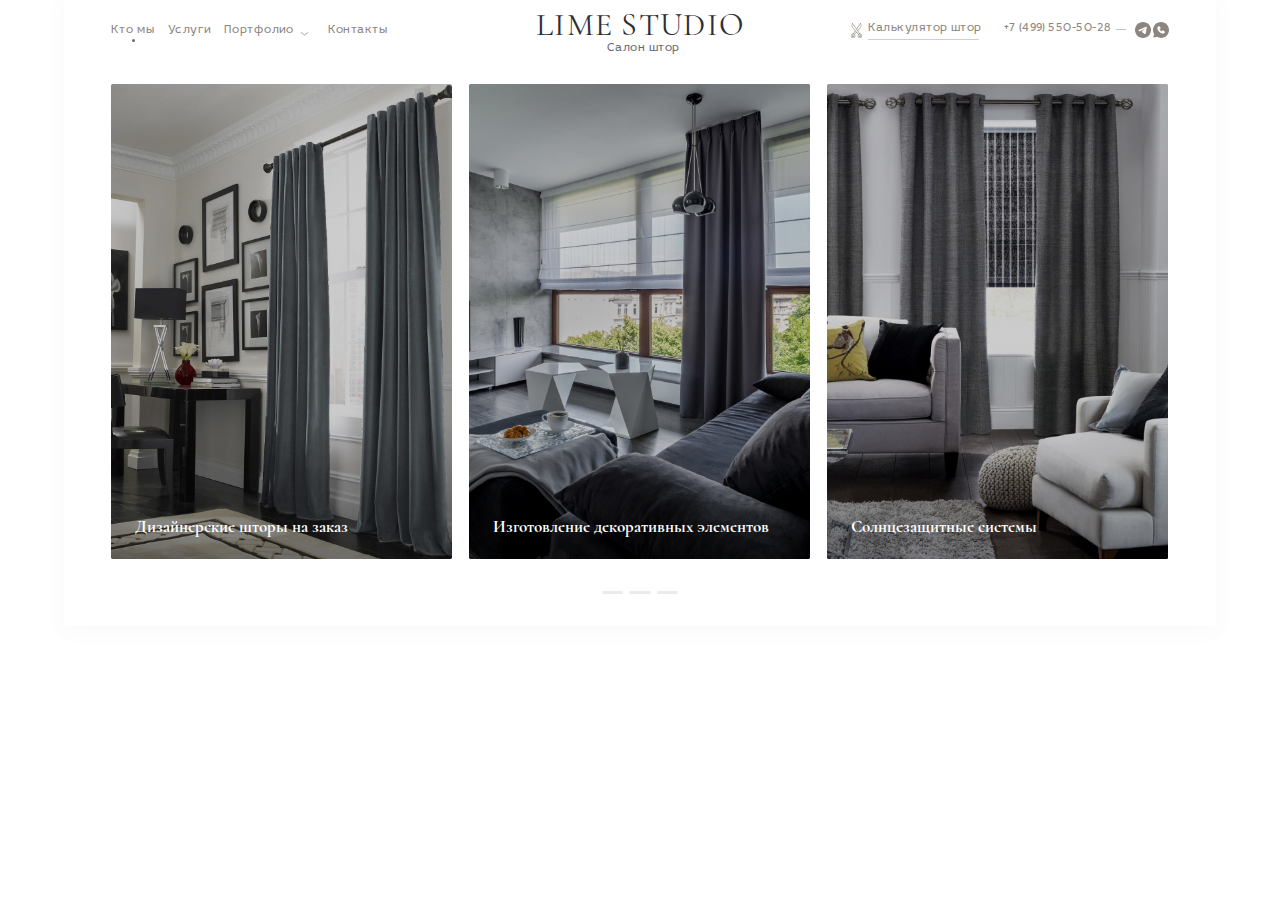
==== about.html @ c940be5b "first-commit-header" ====
<!DOCTYPE html>
<html lang="ru">

<head>
    <meta charset="UTF-8">
    <meta name="viewport" content="width=device-width, initial-scale=1.0">
    <title>LIME STUDIO</title>
    <link rel="icon" href="./favicon.svg" type="image/svg+xml"><!-- 32×32 -->
    <!-- Link Swiper's CSS -->
    <link rel="stylesheet" href="./swiper/swiper-bundle.min.css">
    <link rel="stylesheet" href="./css/main.css">
</head>

<body>
    <!-- <div class="mask">
        <div class="loader"></div>
    </div> -->

    <header class="header">
        <div class="container">
            <div class="header__top">
                <nav class="nav">
                    <ul class="nav__menu">
                        <li class="nav__item"><a class="nav__link nav__link_active" href="about.html">Кто мы</a></li>
                        <li class="nav__item"><a class="nav__link " href="./service.html">Услуги</a></li>
                        <li class="nav__item"><a class="nav__link " href="./portfolio.html">Портфолио</a>
                            <div class="nav__image_up"></div>
                            <ul class="nav__menu_up">
                                <li class="nav__item"><a class="nav__link nav__link_up" href="#!"> Шторы
                                    
                                    </a></li>
                                <li class="nav__item"><a class="nav__link nav__link_up" href="#!"> Карнизы </a></li>
                                <li class="nav__item"><a class="nav__link nav__link_up" href="#!"> Солнцезащитные<br> системы </a></li>
                            </ul>
                        </li>
                        <li class="nav__item"><a class="nav__link" href="./contacts.html">Контакты</a></li>
                    </ul>
                </nav>
                <div class="header__title">
                    <a class="link__text-logo" href="./index.html">LIME STUDIO<span class="text-logo">Салон
                            штор</span></a>
                </div>
                <div class="header__left-wrapper">
                    <div class="header__left-box">
                        <a class="link__calc" href="#!"><img src="./img/calc.svg" alt="calc"> Калькулятор штор</a>
                        <a class="link__calc-tel" href="tel:+74995505028">+7 (499) 550-50-28</a>
                    </div>
                    <a href="#!" class="link__social link__telegram"><img src="./img/teleg.svg" alt="telegram"></a>
                    <a href="#!" class="link__social link__whatsapp"><img src="./img/whatsApp.svg" alt="whatsApp"></a>
                </div>
            </div>
            <div class="header__info">
                <div class="header__info-item1" id="box1">
                    <div class="header__info-up">
                        <h4 class="header__info-title">Дизайнерские шторы на заказ</h4>
                        <p class="header__info-text">Изготовление римских, французских и австрийских штор, шторы на
                            люверсах, ламбрекены, бамбуковые шторы.</p>
                    </div>
                </div>
                <div class="header__info-item2" id="box2">
                    <div class="header__info-up">
                    <h4 class="header__info-title">Изготовление декоративных элементов</h4>
                    <p class="header__info-text">Изготовление римских, французских и австрийских штор, шторы на
                        люверсах, ламбрекены, бамбуковые шторы.</p>
                    </div>
                </div>
                <div class="header__info-item3" id="box3">
                    <div class="header__info-up">
                    <h4 class="header__info-title">Солнцезащитные системы</h4>
                    <p class="header__info-text">Изготовление римских, французских и австрийских штор, шторы на
                        люверсах, ламбрекены, бамбуковые шторы.</p>
                    </div>
                </div>
                <div class="header__info-wrapper">
                    <div class="header__info-pointer">
                        <div class="header__info-line" id="box4"></div>
                        <div class="header__info-line" id="box5"></div>
                        <div class="header__info-line" id="box6"></div>
                    </div>
                </div>
            </div>
        </div>
    </header>
    <div class="box"></div>

    <main class="main"></main>
    <footer class="footer"></footer>


    <script src="./swiper/swiper-bundle.min.js"></script>
    <script src="./js/app.js"></script>
</body>

</html>
---- css/main.css ----
/* Reset and base styles  */
@import url(./../fonts/Idealist_Sans/stylesheet.css);
@import url(./../fonts/Cormorant/stylesheet.css);
@import url(./../fonts/Raleway/stylesheet.css);
* {
  padding: 0px;
  margin: 0px;
  border: none;
}

*,
*::before,
*::after {
  box-sizing: border-box;
}

/* Links */
a, a:link, a:visited {
  text-decoration: none;
}

a:hover {
  text-decoration: none;
}

/* Common */
aside, nav, footer, header, section, main {
  display: block;
}

h1, h2, h3, h4, h5, h6, p {
  font-size: inherit;
  font-weight: inherit;
}

ul, ul li {
  list-style: none;
}

img {
  vertical-align: top;
}

img, svg {
  max-width: 100%;
  height: auto;
}

address {
  font-style: normal;
}

/* Form */
input, textarea, button, select {
  font-family: inherit;
  font-size: inherit;
  color: inherit;
  background-color: transparent;
}

input::-ms-clear {
  display: none;
}

button, input[type=submit] {
  display: inline-block;
  box-shadow: none;
  background-color: transparent;
  background: none;
  cursor: pointer;
}

input:focus, input:active,
button:focus, button:active {
  outline: none;
}

button::-moz-focus-inner {
  padding: 0;
  border: 0;
}

label {
  cursor: pointer;
}

legend {
  display: block;
}

html {
  font-size: 0.8333333333vw;
} /* 100vw / 1728 */
html, body {
  font-family: "Idealist Sans", sans-serif;
}

.mask {
  width: 100%;
  height: 100%;
  background-color: white;
  position: fixed;
  top: 0;
  z-index: 100;
  transition: 0.6s;
  display: flex;
  justify-content: center;
  align-items: center;
}

.loader {
  width: 50px;
  --b: 8px;
  aspect-ratio: 1;
  border-radius: 50%;
  padding: 1px;
  background: conic-gradient(rgba(0, 0, 0, 0) 10%, #f03355) content-box;
  -webkit-mask: repeating-conic-gradient(rgba(0, 0, 0, 0) 0deg, #000 1deg 20deg, rgba(0, 0, 0, 0) 21deg 36deg), radial-gradient(farthest-side, rgba(0, 0, 0, 0) calc(100% - var(--b) - 1px), #000 calc(100% - var(--b)));
  -webkit-mask-composite: destination-in;
  mask-composite: intersect;
  animation: l4 1s infinite steps(10);
}

@keyframes l4 {
  to {
    transform: rotate(1turn);
  }
}
.hide {
  opacity: 0;
}

.container {
  padding-left: 4.4rem;
  padding-right: 4.4rem;
}

.header {
  width: 108.01rem;
  margin: 0 auto;
  box-shadow: 0 4px 20px 0 rgba(102, 105, 114, 0.05);
}

.header__top {
  display: flex;
  justify-content: space-between;
  padding: 0.83rem 0;
  height: 6.25rem;
}

.nav__menu {
  display: flex;
  justify-content: space-between;
  height: 4rem;
  width: 26rem;
  align-items: center;
}
.nav__item {
  position: relative;
  display: flex;
  z-index: 5;
}
.nav__link {
  position: relative;
  font-family: "Idealist Sans", sans-serif;
  font-weight: 400;
  font-size: 1.06rem;
  padding: 0.6rem 0;
  letter-spacing: 0.04em;
  color: #8c8580;
  cursor: pointer;
}
.nav__link:hover {
  color: #666972;
}
.nav__link_active::before {
  position: absolute;
  content: "";
  background-image: url(./../img/Ellipse.svg);
  background-position: center;
  background-repeat: no-repeat;
  background-size: 0.3rem;
  width: 0.5rem;
  height: 0.5rem;
  margin: 0 auto;
  bottom: -0.1rem;
  left: 0rem;
  right: 0rem;
}
.nav__menu_up {
  position: absolute;
  display: none;
  flex-direction: column;
  min-width: 8rem;
  padding: 0.4rem 1rem 0.7rem;
  border-radius: 0.25rem;
  top: 2.3rem;
  left: -0.85rem;
  background: #ffffff;
  box-shadow: 0 4px 20px 0 rgba(102, 105, 114, 0.1);
  z-index: 1;
  opacity: 0;
  animation-name: menu-up;
  animation-duration: 0.5s;
  animation-timing-function: erase-in;
}
.nav__image_up {
  width: 2rem;
  background-image: url(./../img/up_bottom.svg);
  background-repeat: no-repeat;
  background-position: top 1.3rem center;
  background-size: 0.8rem;
}
.nav__image_up:hover {
  cursor: pointer;
}
.nav__image_out {
  background-image: url(./../img/up_top.svg);
  background-position: top 1.25rem center;
}

.menu_show {
  opacity: 1;
  display: flex;
}

@keyframes menu-up {
  0% {
    opacity: 0;
  }
  100% {
    opacity: 1;
  }
}
.header__title {
  width: 19.5rem;
  height: 4.69rem;
  margin-left: 4rem;
}

.link__text-logo {
  white-space: nowrap;
  font-family: "Cormorant", sans-serif;
  font-weight: 400;
  font-size: 3rem;
  letter-spacing: 0.04em;
  color: #2e2e34;
  line-height: 1;
}

.text-logo {
  display: block;
  padding-top: 0.2rem;
  padding-left: 0.6rem;
  font-family: "Idealist Sans", sans-serif;
  font-weight: 400;
  font-size: 1.06rem;
  letter-spacing: 0.04em;
  color: #666972;
  text-align: center;
}

.header__left-wrapper {
  display: flex;
  align-items: center;
  justify-content: space-between;
  width: 30rem;
  height: 4rem;
}

.header__left-box {
  display: flex;
  justify-content: space-between;
  width: 26.6rem;
}

.link__calc {
  position: relative;
  display: block;
  font-family: "Idealist Sans", sans-serif;
  font-weight: 400;
  padding: 0.6rem 0;
  font-size: 1.06rem;
  letter-spacing: 0.04em;
  text-align: right;
  color: #8c8580;
}
.link__calc:hover {
  color: #666972;
}
.link__calc::after {
  position: absolute;
  content: "";
  background: rgba(140, 133, 128, 0.4);
  width: 10.38rem;
  height: 1px;
  bottom: 0.38rem;
  left: 1.8rem;
}

.link__calc img {
  width: 1.41rem;
  height: 1.41rem;
}

.link__calc-tel {
  position: relative;
  display: block;
  font-family: "Idealist Sans", sans-serif;
  font-weight: 400;
  padding: 0.6rem 0;
  font-size: 1.06rem;
  letter-spacing: 0.04em;
  padding-right: 2.1rem;
  text-align: right;
  color: #8c8580;
}
.link__calc-tel:hover {
  color: #666972;
}
.link__calc-tel::after {
  position: absolute;
  content: "";
  background: #c4c4c4;
  width: 1rem;
  height: 1px;
  bottom: 1.3rem;
  right: 0.6rem;
}

.link__social {
  padding: 0.6rem 0;
}

.link__social img {
  width: 1.5rem;
  height: 1.5rem;
}

.header__info {
  display: grid;
  grid-template-columns: repeat(3, 1fr);
  column-gap: 1.5rem;
  margin-top: 1.6rem;
}

.header__info-item1,
.header__info-item2,
.header__info-item3 {
  display: flex;
  flex-direction: column;
  justify-content: flex-end;
  width: 32rem;
  height: 44.56rem;
  overflow: hidden;
  border-radius: 0.12rem;
  background-color: rgba(0, 0, 0, 0.3);
  background-image: linear-gradient(360deg, rgba(0, 0, 0, 0.3) 36.5%, rgba(0, 0, 0, 0.3) 100%);
}
.header__info-item1:hover .header__info-up,
.header__info-item2:hover .header__info-up,
.header__info-item3:hover .header__info-up {
  height: 10.61rem;
  background-color: rgba(0, 0, 0, 0.3);
}
.header__info-item1:hover .header__info-text,
.header__info-item2:hover .header__info-text,
.header__info-item3:hover .header__info-text {
  opacity: 1;
}

.header__info-item1 {
  background-image: url(./../img/image1.jpg);
  background-repeat: no-repeat;
  background-position: center;
  background-size: 32rem 44.56rem;
}

.header__info-item2 {
  background: url(./../img/image2.jpg);
  background-repeat: no-repeat;
  background-position: center;
  background-size: cover;
}

.header__info-item3 {
  background: url(./../img/image3.jpg);
  background-repeat: no-repeat;
  background-position: center;
  background-size: 32rem 44.56rem;
}

.header__info-up {
  padding-top: 0.8rem;
  padding-left: 2.25rem;
  height: 4.81rem;
  transition: height 0.5s ease-in-out, background-color 0.8s ease-in-out;
}

.header__info-title {
  margin-bottom: 2rem;
  font-family: "Cormorant", sans-serif;
  font-weight: 700;
  font-size: 1.62rem;
  color: #fff;
}

.header__info-text {
  width: 26.5rem;
  font-family: "Idealist Sans", sans-serif;
  font-weight: 400;
  font-size: 1rem;
  line-height: 150%;
  color: #ffffff;
  opacity: 0;
  transition: opacity 0.5s ease-in-out 0.3s;
}

.header__info-wrapper {
  grid-column: 1/4;
  grid-row: 2/3;
}

.header__info-pointer {
  display: flex;
  justify-content: space-between;
  margin: 3rem auto;
  width: 7.12rem;
  height: 0.25rem;
}

.header__info-line {
  border-radius: 0.5rem;
  width: 2rem;
  background: rgba(166, 153, 142, 0.2);
  transition: background 0.3s ease-in-out;
}/*# sourceMappingURL=main.css.map */
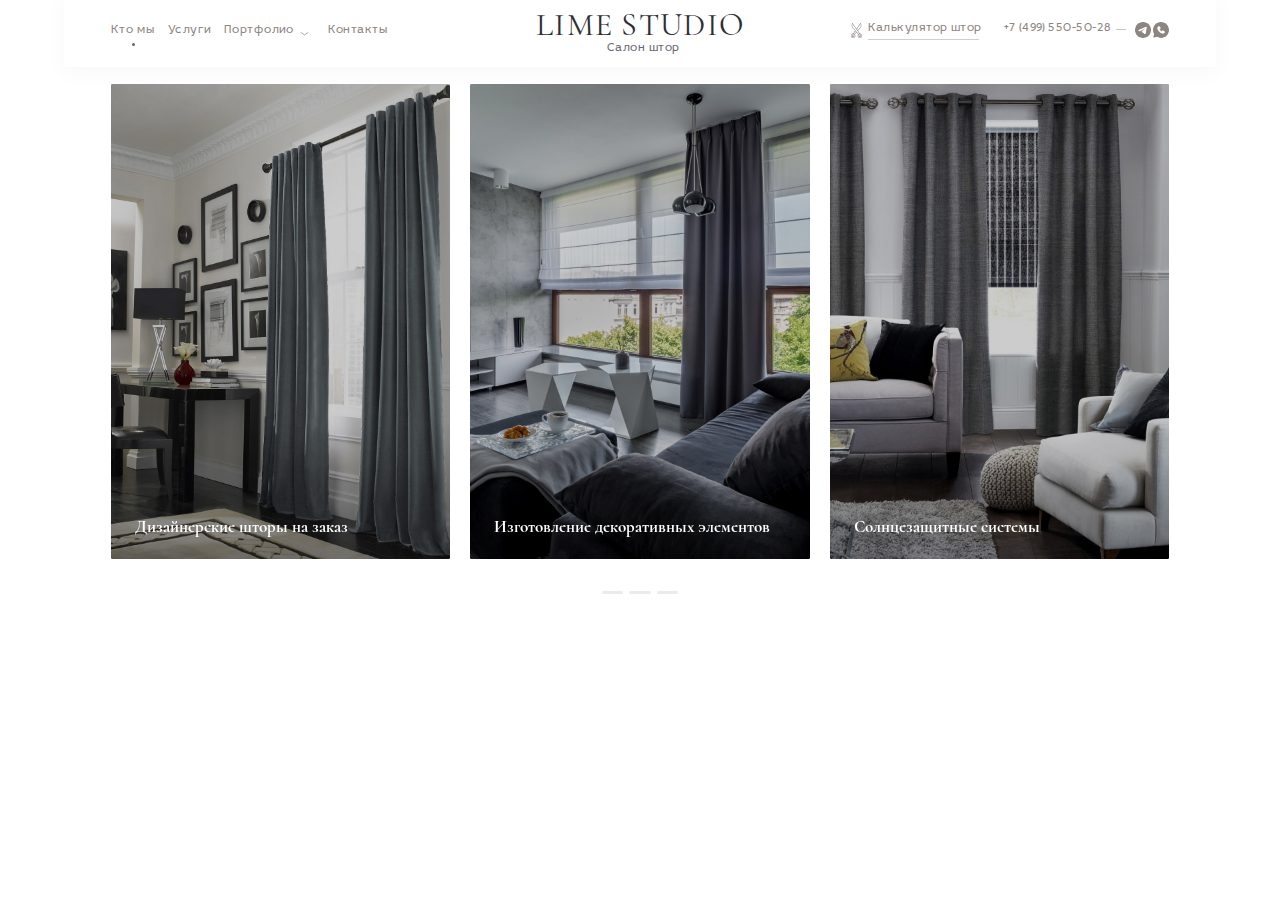
==== commit 9b7f559a: "header-slider-commit" ====
--- a/about.html
+++ b/about.html
@@ -17,68 +17,77 @@
     </div> -->
 
     <header class="header">
+        <div class="header__top">
+            <nav class="nav">
+                <ul class="nav__menu">
+                    <li class="nav__item"><a class="nav__link nav__link_active" href="about.html">Кто мы</a></li>
+                    <li class="nav__item"><a class="nav__link " href="./service.html">Услуги</a></li>
+                    <li class="nav__item"><a class="nav__link " href="./portfolio.html">Портфолио</a>
+                        <div class="nav__image_up"></div>
+                        <ul class="nav__menu_up">
+                            <li class="nav__item"><a class="nav__link nav__link_up" href="#!"> Шторы
+
+                                </a></li>
+                            <li class="nav__item"><a class="nav__link nav__link_up" href="#!"> Карнизы </a></li>
+                            <li class="nav__item"><a class="nav__link nav__link_up" href="#!">
+                                    Солнцезащитные<br>
+                                    системы </a></li>
+                        </ul>
+                    </li>
+                    <li class="nav__item"><a class="nav__link" href="./contacts.html">Контакты</a></li>
+                </ul>
+            </nav>
+            <div class="header__title">
+                <a class="link__text-logo" href="./index.html">LIME STUDIO<span class="text-logo">Салон
+                        штор</span></a>
+            </div>
+            <div class="header__left-wrapper">
+                <div class="header__left-box">
+                    <a class="link__calc" href="#!"><img src="./img/calc.svg" alt="calc"> Калькулятор штор</a>
+                    <a class="link__calc-tel" href="tel:+74995505028">+7 (499) 550-50-28</a>
+                </div>
+                <a href="#!" class="link__social link__telegram"><img src="./img/teleg.svg" alt="telegram"></a>
+                <a href="#!" class="link__social link__whatsapp"><img src="./img/whatsApp.svg" alt="whatsApp"></a>
+            </div>
+        </div>
         <div class="container">
-            <div class="header__top">
-                <nav class="nav">
-                    <ul class="nav__menu">
-                        <li class="nav__item"><a class="nav__link nav__link_active" href="about.html">Кто мы</a></li>
-                        <li class="nav__item"><a class="nav__link " href="./service.html">Услуги</a></li>
-                        <li class="nav__item"><a class="nav__link " href="./portfolio.html">Портфолио</a>
-                            <div class="nav__image_up"></div>
-                            <ul class="nav__menu_up">
-                                <li class="nav__item"><a class="nav__link nav__link_up" href="#!"> Шторы
-                                    
-                                    </a></li>
-                                <li class="nav__item"><a class="nav__link nav__link_up" href="#!"> Карнизы </a></li>
-                                <li class="nav__item"><a class="nav__link nav__link_up" href="#!"> Солнцезащитные<br> системы </a></li>
-                            </ul>
-                        </li>
-                        <li class="nav__item"><a class="nav__link" href="./contacts.html">Контакты</a></li>
-                    </ul>
-                </nav>
-                <div class="header__title">
-                    <a class="link__text-logo" href="./index.html">LIME STUDIO<span class="text-logo">Салон
-                            штор</span></a>
-                </div>
-                <div class="header__left-wrapper">
-                    <div class="header__left-box">
-                        <a class="link__calc" href="#!"><img src="./img/calc.svg" alt="calc"> Калькулятор штор</a>
-                        <a class="link__calc-tel" href="tel:+74995505028">+7 (499) 550-50-28</a>
+            <!-- Swiper -->
+            <div class="swiper mySwiper">
+                <div class="swiper-wrapper header__info">
+                    <div class="swiper-slide header__info-item1" id="box1">
+                        <div class="header__info-up">
+                            <h4 class="header__info-title">Дизайнерские шторы на заказ</h4>
+                            <p class="header__info-text">Изготовление римских, французских и австрийских штор, шторы
+                                на люверсах, ламбрекены, бамбуковые шторы.</p>
+                        </div>
                     </div>
-                    <a href="#!" class="link__social link__telegram"><img src="./img/teleg.svg" alt="telegram"></a>
-                    <a href="#!" class="link__social link__whatsapp"><img src="./img/whatsApp.svg" alt="whatsApp"></a>
-                </div>
-            </div>
-            <div class="header__info">
-                <div class="header__info-item1" id="box1">
-                    <div class="header__info-up">
-                        <h4 class="header__info-title">Дизайнерские шторы на заказ</h4>
-                        <p class="header__info-text">Изготовление римских, французских и австрийских штор, шторы на
-                            люверсах, ламбрекены, бамбуковые шторы.</p>
+                    <div class="swiper-slide header__info-item2" id="box2">
+                        <div class="header__info-up">
+                            <h4 class="header__info-title">Изготовление декоративных элементов</h4>
+                            <p class="header__info-text">Изготовление римских, французских и австрийских штор, шторы
+                                на люверсах, ламбрекены, бамбуковые шторы.</p>
+                        </div>
+                    </div>
+                    <div class="swiper-slide header__info-item3" id="box3">
+                        <div class="header__info-up">
+                            <h4 class="header__info-title">Солнцезащитные системы</h4>
+                            <p class="header__info-text">Изготовление римских, французских и австрийских штор, шторы
+                                на люверсах, ламбрекены, бамбуковые шторы.</p>
+                        </div>
                     </div>
                 </div>
-                <div class="header__info-item2" id="box2">
-                    <div class="header__info-up">
-                    <h4 class="header__info-title">Изготовление декоративных элементов</h4>
-                    <p class="header__info-text">Изготовление римских, французских и австрийских штор, шторы на
-                        люверсах, ламбрекены, бамбуковые шторы.</p>
-                    </div>
-                </div>
-                <div class="header__info-item3" id="box3">
-                    <div class="header__info-up">
-                    <h4 class="header__info-title">Солнцезащитные системы</h4>
-                    <p class="header__info-text">Изготовление римских, французских и австрийских штор, шторы на
-                        люверсах, ламбрекены, бамбуковые шторы.</p>
-                    </div>
+                <div class="swiper-pagination swiper-pagination_cast">
                 </div>
                 <div class="header__info-wrapper">
-                    <div class="header__info-pointer">
+                    <div class="header__info-pagination">
                         <div class="header__info-line" id="box4"></div>
                         <div class="header__info-line" id="box5"></div>
                         <div class="header__info-line" id="box6"></div>
                     </div>
+
                 </div>
             </div>
+
         </div>
     </header>
     <div class="box"></div>
--- a/css/main.css
+++ b/css/main.css
@@ -130,22 +130,17 @@
   opacity: 0;
 }
 
-.container {
-  padding-left: 4.4rem;
-  padding-right: 4.4rem;
-}
-
 .header {
   width: 108.01rem;
   margin: 0 auto;
+}
+
+.header__top {
+  display: flex;
+  justify-content: space-between;
+  padding: 0.83rem 4.4rem;
+  height: 6.25rem;
   box-shadow: 0 4px 20px 0 rgba(102, 105, 114, 0.05);
-}
-
-.header__top {
-  display: flex;
-  justify-content: space-between;
-  padding: 0.83rem 0;
-  height: 6.25rem;
 }
 
 .nav__menu {
@@ -180,10 +175,10 @@
   background-position: center;
   background-repeat: no-repeat;
   background-size: 0.3rem;
-  width: 0.5rem;
-  height: 0.5rem;
+  width: 0.8rem;
+  height: 0.8rem;
   margin: 0 auto;
-  bottom: -0.1rem;
+  bottom: -0.6rem;
   left: 0rem;
   right: 0rem;
 }
@@ -337,10 +332,38 @@
   height: 1.5rem;
 }
 
+.swiper {
+  width: 100%;
+  height: 100%;
+}
+
+@media screen and (max-width: 767px) {
+  .swiper {
+    width: 32%;
+    height: 100%;
+  }
+}
+.container {
+  padding-left: 4.4rem;
+  padding-right: 4.4rem;
+}
+
+.swiper-horizontal > .swiper-pagination_cast {
+  bottom: -0.5rem;
+}
+
+.swiper-pagination-horizontal.swiper-pagination-bullets .swiper-pagination-bullet {
+  margin: 0.265rem;
+}
+
+.swiper-pagination-bullet {
+  height: 0.25rem;
+  border-radius: 0.25rem;
+  width: 2rem;
+  background: #a6998e;
+}
+
 .header__info {
-  display: grid;
-  grid-template-columns: repeat(3, 1fr);
-  column-gap: 1.5rem;
   margin-top: 1.6rem;
 }
 
@@ -354,8 +377,6 @@
   height: 44.56rem;
   overflow: hidden;
   border-radius: 0.12rem;
-  background-color: rgba(0, 0, 0, 0.3);
-  background-image: linear-gradient(360deg, rgba(0, 0, 0, 0.3) 36.5%, rgba(0, 0, 0, 0.3) 100%);
 }
 .header__info-item1:hover .header__info-up,
 .header__info-item2:hover .header__info-up,
@@ -363,6 +384,14 @@
   height: 10.61rem;
   background-color: rgba(0, 0, 0, 0.3);
 }
+@media screen and (max-width: 767px) {
+  .header__info-item1:hover .header__info-up,
+  .header__info-item2:hover .header__info-up,
+  .header__info-item3:hover .header__info-up {
+    height: 4.81rem;
+    background-color: rgba(0, 0, 0, 0);
+  }
+}
 .header__info-item1:hover .header__info-text,
 .header__info-item2:hover .header__info-text,
 .header__info-item3:hover .header__info-text {
@@ -370,20 +399,24 @@
 }
 
 .header__info-item1 {
+  background-image: linear-gradient(360deg, rgba(0, 0, 0, 0.3) 36.5%, rgba(0, 0, 0, 0.3) 100%);
   background-image: url(./../img/image1.jpg);
   background-repeat: no-repeat;
   background-position: center;
   background-size: 32rem 44.56rem;
+  background-color: rgba(0, 0, 0, 0.3);
 }
 
 .header__info-item2 {
+  background-image: linear-gradient(360deg, rgba(0, 0, 0, 0.3) 36.5%, rgba(0, 0, 0, 0.3) 100%);
   background: url(./../img/image2.jpg);
   background-repeat: no-repeat;
   background-position: center;
-  background-size: cover;
+  background-size: 32rem 44.56rem;
 }
 
 .header__info-item3 {
+  background-image: linear-gradient(360deg, rgba(0, 0, 0, 0.3) 36.5%, rgba(0, 0, 0, 0.3) 100%);
   background: url(./../img/image3.jpg);
   background-repeat: no-repeat;
   background-position: center;
@@ -413,15 +446,10 @@
   line-height: 150%;
   color: #ffffff;
   opacity: 0;
-  transition: opacity 0.5s ease-in-out 0.3s;
-}
-
-.header__info-wrapper {
-  grid-column: 1/4;
-  grid-row: 2/3;
-}
-
-.header__info-pointer {
+  transition: opacity 0.3s ease-in-out;
+}
+
+.header__info-pagination {
   display: flex;
   justify-content: space-between;
   margin: 3rem auto;
@@ -434,4 +462,207 @@
   width: 2rem;
   background: rgba(166, 153, 142, 0.2);
   transition: background 0.3s ease-in-out;
+}
+
+@media screen and (max-width: 767px) {
+  .header__info-line {
+    display: none;
+  }
+}
+.main {
+  width: 108.01rem;
+  margin: 0 auto;
+}
+
+.main__block1 {
+  display: grid;
+  grid-template-columns: 1fr 1fr;
+  padding-top: 4rem;
+  margin-bottom: 10.31rem;
+}
+
+.main__block1-text {
+  padding-left: 13.2rem;
+  padding-top: 3.1rem;
+}
+
+.main__block1-title {
+  font-family: "Cormorant", sans-serif;
+  font-weight: 600;
+  font-size: 2.5rem;
+  line-height: 145%;
+  color: #2e2e34;
+  margin-bottom: 3.3rem;
+}
+.main__block1-title span {
+  color: #a6998e;
+}
+
+.main__block1-items {
+  margin-left: 1.66rem;
+  margin-bottom: 3.2rem;
+}
+
+.main__block1-item {
+  padding-bottom: 1.25rem;
+  list-style-type: disc;
+  font-family: "Idealist Sans", sans-serif;
+  font-weight: 400;
+  font-size: 1.12rem;
+  line-height: 140%;
+  color: #2e2e34;
+}
+
+.main__block1-button {
+  display: flex;
+  justify-content: center;
+  align-items: center;
+  width: 23.62rem;
+  height: 3.25rem;
+  border-radius: 0.125rem;
+  font-family: "Idealist Sans", sans-serif;
+  font-weight: 400;
+  font-size: 1rem;
+  background: #8c8580;
+  text-transform: uppercase;
+  text-align: center;
+  color: #fff;
+  transition: background 0.3s ease-in-out;
+}
+.main__block1-button:hover {
+  background: #756f6b;
+}
+
+.main__block1-image {
+  border-radius: 0.25rem;
+  width: 53.5rem;
+  height: 40.12rem;
+  background-image: url(./../img/image4.jpg);
+  background-repeat: no-repeat;
+  background-size: cover;
+  background-position: center;
+}
+
+.main__block2 {
+  height: 85.94rem;
+  background: #2e2e34;
+}
+
+.main__block2-top {
+  display: flex;
+  justify-content: space-between;
+  padding-top: 4.7rem;
+  align-items: center;
+}
+
+.main__block2-title {
+  font-family: "Cormorant", sans-serif;
+  font-weight: 600;
+  font-size: 3.75rem;
+  line-height: 125%;
+  color: #fff;
+}
+
+.main__block2-button {
+  display: flex;
+  align-items: center;
+  justify-content: center;
+  width: 10rem;
+  height: 3rem;
+  border: 1px solid white;
+  font-family: "Idealist Sans", sans-serif;
+  font-weight: 400;
+  font-size: 0.75rem;
+  letter-spacing: 0.2em;
+  text-transform: uppercase;
+  text-align: center;
+  color: #fff;
+  opacity: 0.8;
+  transition: opacity 0.3s ease-in-out;
+}
+.main__block2-button:hover {
+  opacity: 1;
+}
+
+.main__block2-box-top {
+  display: flex;
+  justify-content: space-between;
+  padding: 3.75rem 0 2.06rem;
+}
+
+.main__block2-image1 {
+  background-image: linear-gradient(360deg, rgba(0, 0, 0, 0.3) 0%, rgba(0, 0, 0, 0.3) 100%);
+  border-radius: 0.25rem;
+  width: 40.38rem;
+  height: 32.81rem;
+  background-image: url(./../img/image_top1.jpg);
+  background-repeat: no repeat;
+  background-position: center;
+  background-size: 110%;
+  box-shadow: 0 4px 20px 0 rgba(0, 0, 0, 0.15);
+}
+
+.main__block2-image2 {
+  background-image: linear-gradient(360deg, rgba(0, 0, 0, 0.3) 0%, rgba(0, 0, 0, 0.3) 100%);
+  border-radius: 0.25rem;
+  width: 23.62rem;
+  height: 32.81rem;
+  background-image: url(./../img/image_top2.jpg);
+  background-repeat: no repeat;
+  background-position: center;
+  background-size: 114%;
+  box-shadow: 0 4px 20px 0 rgba(0, 0, 0, 0.15);
+}
+
+.main__block2-image3 {
+  background-image: linear-gradient(360deg, rgba(0, 0, 0, 0.3) 0%, rgba(0, 0, 0, 0.3) 100%);
+  border-radius: 0.25rem;
+  width: 32rem;
+  height: 32.81rem;
+  background-image: url(./../img/image_top3.jpg);
+  background-repeat: no repeat;
+  background-position: center;
+  background-size: 110%;
+  box-shadow: 0 4px 20px 0 rgba(0, 0, 0, 0.15);
+}
+
+.main__block2-box-bottom {
+  display: flex;
+  justify-content: space-between;
+}
+
+.main__block2-image4 {
+  background-image: linear-gradient(360deg, rgba(0, 0, 0, 0.3) 0%, rgba(0, 0, 0, 0.3) 100%);
+  border-radius: 0.25rem;
+  width: 23.62rem;
+  height: 29.88rem;
+  background-image: url(./../img/image_bottom1.jpg);
+  background-repeat: no repeat;
+  background-position: center;
+  background-size: 114%;
+  box-shadow: 0 4px 20px 0 rgba(0, 0, 0, 0.15);
+}
+
+.main__block2-image5 {
+  background-image: linear-gradient(360deg, rgba(0, 0, 0, 0.3) 0%, rgba(0, 0, 0, 0.3) 100%);
+  border-radius: 0.25rem;
+  width: 40.38rem;
+  height: 29.88rem;
+  background-image: url(./../img/image_bottom2.jpg);
+  background-repeat: no repeat;
+  background-position: center;
+  background-size: 110%;
+  box-shadow: 0 4px 20px 0 rgba(0, 0, 0, 0.15);
+}
+
+.main__block2-image6 {
+  background-image: linear-gradient(360deg, rgba(0, 0, 0, 0.3) 0%, rgba(0, 0, 0, 0.3) 100%);
+  border-radius: 0.25rem;
+  width: 32rem;
+  height: 29.88rem;
+  background-image: url(./../img/image_bottom3.jpg);
+  background-repeat: no repeat;
+  background-position: center;
+  background-size: 110%;
+  box-shadow: 0 4px 20px 0 rgba(0, 0, 0, 0.15);
 }/*# sourceMappingURL=main.css.map */